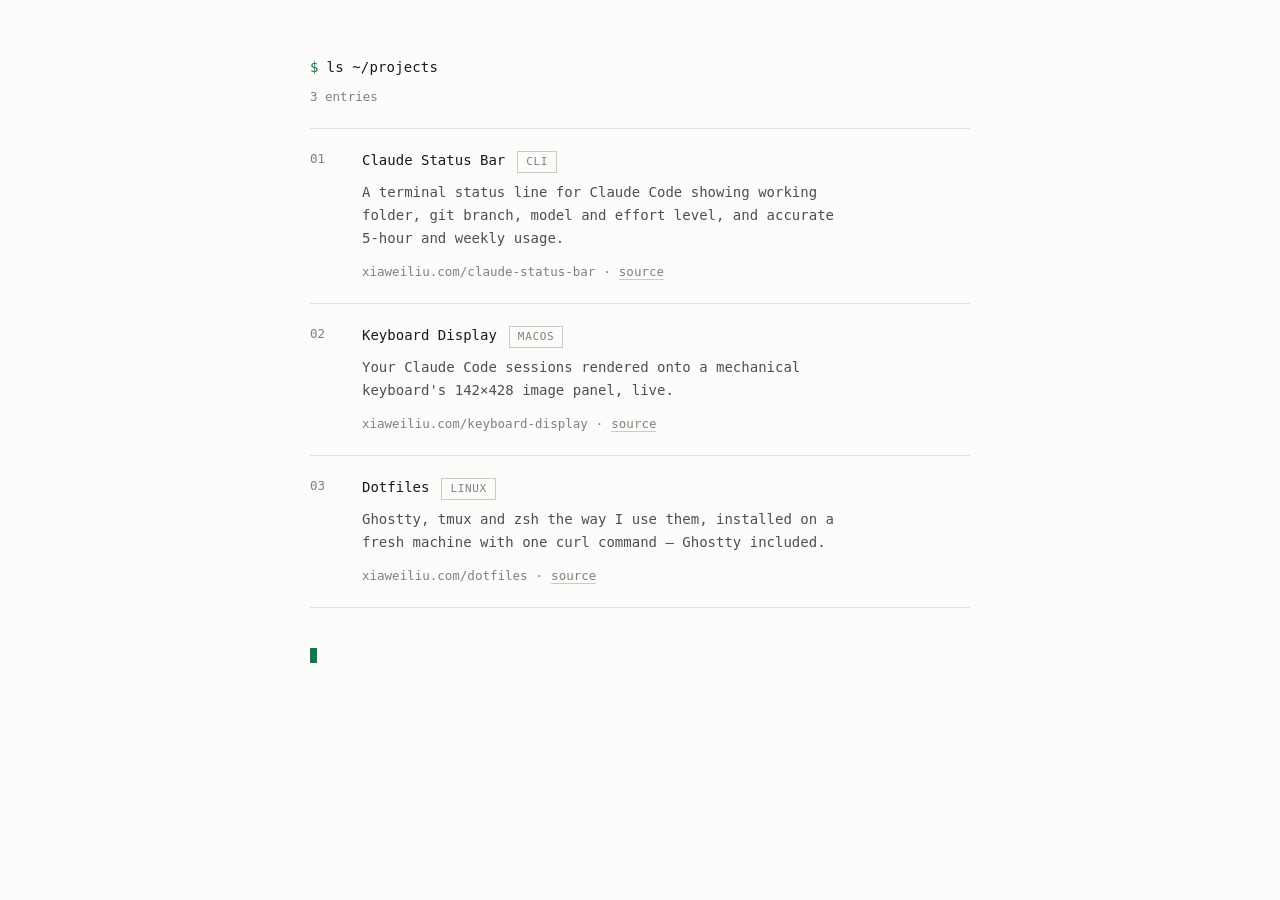
==== projects/index.html @ d5aa1412 "Personal academic homepage" ====
<!DOCTYPE html>
<html lang="en">
  <head>
    <meta charset="UTF-8" />
    <meta name="viewport" content="width=device-width, initial-scale=1.0" />
    <title>Projects · Xiawei (William) Liu</title>
    <meta name="description" content="Side projects and tools by Xiawei (William) Liu." />
    <link rel="icon" href="data:image/svg+xml,%3Csvg xmlns='http://www.w3.org/2000/svg' viewBox='0 0 16 16'%3E%3Crect width='16' height='16' fill='%230b0c0b'/%3E%3Cpath d='M3.5 4.5L7 8l-3.5 3.5' fill='none' stroke='%233fdd92' stroke-width='1.6' stroke-linecap='round' stroke-linejoin='round'/%3E%3Cpath d='M8.75 11.5h3.75' stroke='%233fdd92' stroke-width='1.6' stroke-linecap='round'/%3E%3C/svg%3E" />
    <style>
/* @geek-theme:start */
/* --- tokens ------------------------------------------------------------- */

:root {
  color-scheme: light dark;

  /* type */
  --font: ui-monospace, "SF Mono", SFMono-Regular, "JetBrains Mono",
    "Fira Code", Menlo, Consolas, monospace;
  --fs-xs: 11px;
  --fs-sm: 12.5px;
  --fs-base: 14px;
  --fs-lg: 15px;
  --lh: 1.65;

  /* spacing scale */
  --s1: 4px;
  --s2: 8px;
  --s3: 12px;
  --s4: 16px;
  --s5: 20px;
  --s6: 28px;
  --s7: 40px;
  --s8: 56px;
  --s9: 80px;

  /* measure */
  --measure: 660px;

  /* light palette (default) */
  --bg: #fcfcfb;
  --surface: #f4f5f2;
  --fg: #171a18;
  --mid: #4b514d;
  --dim: #7c827e;
  --line: #e3e5e0;
  --line-strong: #c9ccc5;
  --accent: #0b7d4a;
  --accent-soft: #0b7d4a1f;
}

@media (prefers-color-scheme: dark) {
  :root {
    --bg: #0b0c0b;
    --surface: #131513;
    --fg: #d6dad5;
    --mid: #9aa19b;
    --dim: #6d746e;
    --line: #202320;
    --line-strong: #2f332f;
    --accent: #3fdd92;
    --accent-soft: #3fdd9218;
  }
}

/* Explicit override hook, used for screenshots and for anyone who wants to
   pin a mode without touching the OS setting. */
:root[data-theme="light"] {
  color-scheme: light;
  --bg: #fcfcfb;
  --surface: #f4f5f2;
  --fg: #171a18;
  --mid: #4b514d;
  --dim: #7c827e;
  --line: #e3e5e0;
  --line-strong: #c9ccc5;
  --accent: #0b7d4a;
  --accent-soft: #0b7d4a1f;
}

:root[data-theme="dark"] {
  color-scheme: dark;
  --bg: #0b0c0b;
  --surface: #131513;
  --fg: #d6dad5;
  --mid: #9aa19b;
  --dim: #6d746e;
  --line: #202320;
  --line-strong: #2f332f;
  --accent: #3fdd92;
  --accent-soft: #3fdd9218;
}

/* --- base --------------------------------------------------------------- */

*,
*::before,
*::after {
  box-sizing: border-box;
}

html {
  -webkit-text-size-adjust: 100%;
}

body {
  margin: 0;
  padding: var(--s8) var(--s5) var(--s9);
  background: var(--bg);
  color: var(--fg);
  font-family: var(--font);
  font-size: var(--fs-base);
  line-height: var(--lh);
  font-variant-ligatures: none;
  -webkit-font-smoothing: antialiased;
  -moz-osx-font-smoothing: grayscale;
}

.wrap {
  max-width: var(--measure);
  margin: 0 auto;
}

/* A hairline that stays 1 physical pixel on retina. */
.rule {
  height: 1px;
  margin: var(--s6) 0;
  border: 0;
  background: var(--line);
}

/* --- type --------------------------------------------------------------- */

h1 {
  margin: 0;
  font-size: var(--fs-base);
  font-weight: 500;
  letter-spacing: 0.01em;
  color: var(--fg);
}

h1 .sigil,
h2 .sigil {
  margin-right: var(--s2);
  color: var(--accent);
  font-weight: 400;
  user-select: none;
}

h2 {
  margin: var(--s7) 0 var(--s4);
  font-size: var(--fs-sm);
  font-weight: 500;
  letter-spacing: 0.08em;
  text-transform: uppercase;
  color: var(--dim);
}

p {
  margin: 0 0 var(--s4);
  color: var(--mid);
}

.lede {
  margin: var(--s4) 0 0;
  max-width: 56ch;
  color: var(--mid);
}

small,
.note {
  display: block;
  font-size: var(--fs-sm);
  color: var(--dim);
}

strong {
  font-weight: 600;
  color: var(--fg);
}

/* --- links -------------------------------------------------------------- */

a {
  color: var(--accent);
  text-decoration: none;
  border-bottom: 1px solid transparent;
  transition: border-color 0.12s linear, color 0.12s linear;
}

a:hover {
  border-bottom-color: var(--accent);
}

a:focus-visible {
  outline: 1px solid var(--accent);
  outline-offset: 3px;
  border-bottom-color: transparent;
}

a.quiet {
  color: var(--mid);
  border-bottom: 1px solid var(--line-strong);
}

a.quiet:hover {
  color: var(--accent);
  border-bottom-color: var(--accent);
}

/* --- badges ------------------------------------------------------------- */

.tag {
  display: inline-block;
  padding: 1px var(--s2);
  border: 1px solid var(--line-strong);
  font-size: var(--fs-xs);
  letter-spacing: 0.06em;
  text-transform: uppercase;
  color: var(--dim);
  white-space: nowrap;
}

.idx {
  color: var(--dim);
  font-size: var(--fs-sm);
  user-select: none;
}

/* --- command blocks ----------------------------------------------------- */

.cmd {
  margin: var(--s4) 0;
  border: 1px solid var(--line);
  background: var(--surface);
}

.cmd-head {
  display: flex;
  align-items: center;
  justify-content: space-between;
  gap: var(--s3);
  padding: var(--s2) var(--s3);
  border-bottom: 1px solid var(--line);
  font-size: var(--fs-xs);
  letter-spacing: 0.09em;
  text-transform: uppercase;
  color: var(--dim);
  user-select: none;
}

/* Wrap rather than scroll: long install one-liners must stay fully readable
   on a phone, and pre-wrap keeps the text intact for copy-paste. The hanging
   indent lines continuation rows up under the command, past the "$". */
.cmd pre {
  margin: 0;
  padding: var(--s3) var(--s3) var(--s3) calc(var(--s3) + 1.5em);
  text-indent: -1.5em;
  white-space: pre-wrap;
  overflow-wrap: anywhere;
  font-family: inherit;
  font-size: var(--fs-sm);
  line-height: 1.7;
  color: var(--fg);
}

.cmd code {
  font-family: inherit;
}

.cmd .sigil {
  margin-right: var(--s2);
  color: var(--accent);
  user-select: none;
}

/* inline code inside prose */
p code,
dd code,
li code {
  padding: 1px 5px;
  border: 1px solid var(--line);
  background: var(--surface);
  font-family: inherit;
  font-size: 0.92em;
  color: var(--fg);
  white-space: nowrap;
}

/* --- definition list ---------------------------------------------------- */

dl.spec {
  display: grid;
  grid-template-columns: max-content 1fr;
  gap: var(--s3) var(--s5);
  margin: var(--s4) 0 0;
  padding: 0;
}

dl.spec dt {
  color: var(--accent);
  font-weight: 400;
  white-space: nowrap;
}

dl.spec dt::before {
  content: "> ";
  color: var(--dim);
  user-select: none;
}

dl.spec dd {
  margin: 0;
  color: var(--mid);
}

/* --- caret -------------------------------------------------------------- */

.caret {
  display: inline-block;
  width: 7px;
  height: 15px;
  margin-top: var(--s7);
  background: var(--accent);
  vertical-align: text-bottom;
  animation: caret-blink 1.15s step-end infinite;
}

@keyframes caret-blink {
  50% {
    opacity: 0;
  }
}

/* --- responsive --------------------------------------------------------- */

@media (max-width: 560px) {
  body {
    padding: var(--s7) var(--s4) var(--s8);
  }

  dl.spec {
    grid-template-columns: 1fr;
    gap: var(--s1) 0;
  }

  dl.spec dd {
    margin: 0 0 var(--s3);
  }

  .cmd pre {
    font-size: 12px;
  }
}

@media (prefers-reduced-motion: reduce) {
  .caret {
    animation: none;
  }

  a {
    transition: none;
  }
}
/* @geek-theme:end */

/* --- page ---------------------------------------------------------------- */

.head {
  padding-bottom: var(--s5);
  border-bottom: 1px solid var(--line);
}

.count {
  margin: var(--s2) 0 0;
  font-size: var(--fs-sm);
  color: var(--dim);
}

ul {
  counter-reset: entry;
  list-style: none;
  margin: 0;
  padding: 0;
}

li {
  counter-increment: entry;
  position: relative;
  padding: var(--s5) 0 var(--s5) 3.25rem;
  border-bottom: 1px solid var(--line);
}

/* Ordinal gutter, generated so the list data stays untouched. */
li::before {
  content: counter(entry, decimal-leading-zero);
  position: absolute;
  top: var(--s5);
  left: 0;
  font-size: var(--fs-sm);
  line-height: var(--lh);
  color: var(--dim);
  user-select: none;
  transition: color 0.12s linear;
}

li:hover::before {
  color: var(--accent);
}

.title {
  display: flex;
  flex-wrap: wrap;
  align-items: baseline;
  gap: var(--s3);
}

.title a {
  color: var(--fg);
  font-weight: 500;
}

.title a:hover {
  color: var(--accent);
  border-bottom-color: var(--accent);
}

/* The JS emits <span class="tag">, styled as the shared badge token. */
.tag {
  display: inline-block;
  padding: 1px var(--s2);
  border: 1px solid var(--line-strong);
  font-size: var(--fs-xs);
  letter-spacing: 0.06em;
  text-transform: uppercase;
  color: var(--dim);
  white-space: nowrap;
}

.desc {
  margin: var(--s2) 0 var(--s3);
  max-width: 58ch;
  color: var(--mid);
}

.links {
  margin: 0;
  font-size: var(--fs-sm);
  color: var(--dim);
  word-break: break-word;
}

.links a {
  color: var(--dim);
  border-bottom: 1px solid var(--line-strong);
}

.links a:hover {
  color: var(--accent);
  border-bottom-color: var(--accent);
}

.links .sep {
  padding: 0 var(--s2);
  user-select: none;
}

@media (max-width: 560px) {
  li {
    padding-left: 2.75rem;
  }
}
    </style>
  </head>
  <body>
    <main class="wrap">
      <header class="head">
        <h1><span class="sigil">$</span>ls ~/projects</h1>
        <p class="count" id="projects-count"></p>
      </header>

      <ul id="projects-list">
        <noscript>
          <li>
            <div class="title"><a href="https://xiaweiliu.com/claude-status-bar">Claude Status Bar</a></div>
            <p class="desc">
              A terminal status line for Claude Code showing working folder, git branch, model and effort
              level, and accurate 5-hour and weekly usage.
            </p>
            <p class="links">
              xiaweiliu.com/claude-status-bar
              <span class="sep">·</span>
              <a href="https://github.com/williamliu0516/claude-status-bar">source</a>
            </p>
          </li>
          <li>
            <div class="title"><a href="https://xiaweiliu.com/keyboard-display">Keyboard Display</a></div>
            <p class="desc">
              Your Claude Code sessions rendered onto a mechanical keyboard's 142×428 image panel, live.
            </p>
            <p class="links">
              xiaweiliu.com/keyboard-display
              <span class="sep">·</span>
              <a href="https://github.com/williamliu0516/context-keyboard-display">source</a>
            </p>
          </li>
          <li>
            <div class="title"><a href="https://xiaweiliu.com/dotfiles">Dotfiles</a></div>
            <p class="desc">
              Ghostty, tmux and zsh the way I use them, installed on a fresh machine with one curl
              command — Ghostty included.
            </p>
            <p class="links">
              xiaweiliu.com/dotfiles
              <span class="sep">·</span>
              <a href="https://github.com/williamliu0516/dotfiles">source</a>
            </p>
          </li>
        </noscript>
      </ul>

      <span class="caret" aria-hidden="true"></span>
    </main>

    <script>
      /* ───────────────────────────────────────────────────────────────
         ADD A PROJECT: append one object below. Nothing else to touch.
         Required: title, description, url.  Optional: tag, source.
         ─────────────────────────────────────────────────────────────── */
      const PROJECTS = [
        {
          title: "Claude Status Bar",
          description:
            "A terminal status line for Claude Code showing working folder, git branch, model and effort level, and accurate 5-hour and weekly usage.",
          url: "https://xiaweiliu.com/claude-status-bar",
          tag: "CLI",
          source: "https://github.com/williamliu0516/claude-status-bar",
        },
        {
          title: "Keyboard Display",
          description:
            "Your Claude Code sessions rendered onto a mechanical keyboard's 142×428 image panel, live.",
          url: "https://xiaweiliu.com/keyboard-display",
          tag: "macOS",
          source: "https://github.com/williamliu0516/context-keyboard-display",
        },
        {
          title: "Dotfiles",
          description:
            "Ghostty, tmux and zsh the way I use them, installed on a fresh machine with one curl command — Ghostty included.",
          url: "https://xiaweiliu.com/dotfiles",
          tag: "Linux",
          source: "https://github.com/williamliu0516/dotfiles",
        },
      ];

      (() => {
        const list = document.getElementById("projects-list");
        const count = document.getElementById("projects-count");
        if (!list) return;

        /* Drop the <noscript> placeholder so it can't double up in odd renderers. */
        list.textContent = "";

        if (count) {
          count.textContent = `${PROJECTS.length} ${PROJECTS.length === 1 ? "entry" : "entries"}`;
        }

        PROJECTS.forEach((project) => {
          const item = document.createElement("li");

          const title = document.createElement("div");
          title.className = "title";

          const titleLink = document.createElement("a");
          titleLink.href = project.url;
          titleLink.textContent = project.title;
          title.appendChild(titleLink);

          if (project.tag) {
            const tag = document.createElement("span");
            tag.className = "tag";
            tag.textContent = project.tag;
            title.appendChild(tag);
          }

          const desc = document.createElement("p");
          desc.className = "desc";
          desc.textContent = project.description;

          const links = document.createElement("p");
          links.className = "links";
          links.append(project.url.replace(/^https?:\/\//, ""));

          if (project.source) {
            const sep = document.createElement("span");
            sep.className = "sep";
            sep.textContent = "·";

            const sourceLink = document.createElement("a");
            sourceLink.href = project.source;
            sourceLink.target = "_blank";
            sourceLink.rel = "noreferrer";
            sourceLink.textContent = "source";

            links.append(sep, sourceLink);
          }

          item.append(title, desc, links);
          list.appendChild(item);
        });
      })();
    </script>
  </body>
</html>
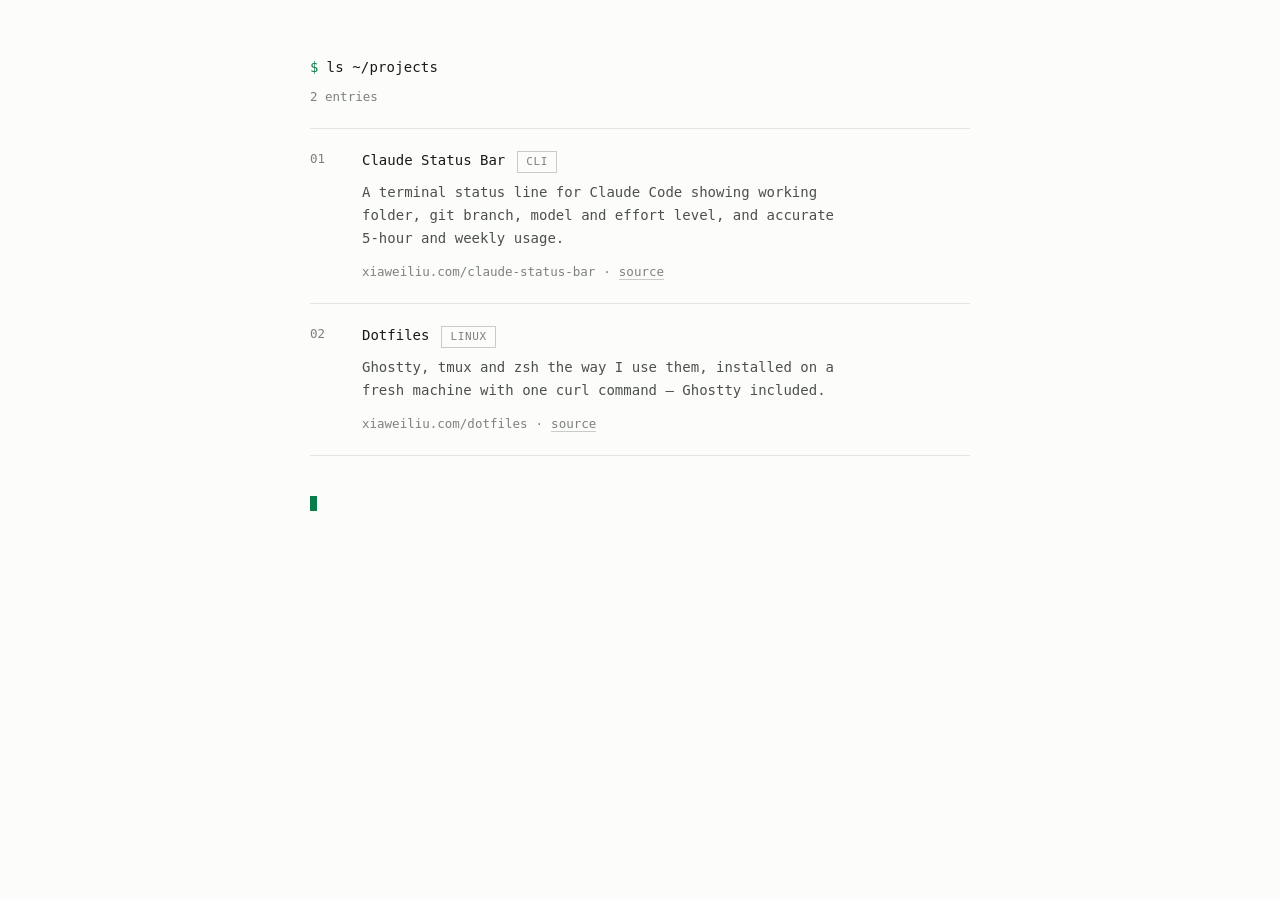
==== commit ff6953af: "Remove the keyboard-display page (its repo is private now)" ====
--- a/projects/index.html
+++ b/projects/index.html
@@ -490,17 +490,6 @@
               xiaweiliu.com/claude-status-bar
               <span class="sep">·</span>
               <a href="https://github.com/williamliu0516/claude-status-bar">source</a>
-            </p>
-          </li>
-          <li>
-            <div class="title"><a href="https://xiaweiliu.com/keyboard-display">Keyboard Display</a></div>
-            <p class="desc">
-              Your Claude Code sessions rendered onto a mechanical keyboard's 142×428 image panel, live.
-            </p>
-            <p class="links">
-              xiaweiliu.com/keyboard-display
-              <span class="sep">·</span>
-              <a href="https://github.com/williamliu0516/context-keyboard-display">source</a>
             </p>
           </li>
           <li>
@@ -536,14 +525,6 @@
           source: "https://github.com/williamliu0516/claude-status-bar",
         },
         {
-          title: "Keyboard Display",
-          description:
-            "Your Claude Code sessions rendered onto a mechanical keyboard's 142×428 image panel, live.",
-          url: "https://xiaweiliu.com/keyboard-display",
-          tag: "macOS",
-          source: "https://github.com/williamliu0516/context-keyboard-display",
-        },
-        {
           title: "Dotfiles",
           description:
             "Ghostty, tmux and zsh the way I use them, installed on a fresh machine with one curl command — Ghostty included.",
